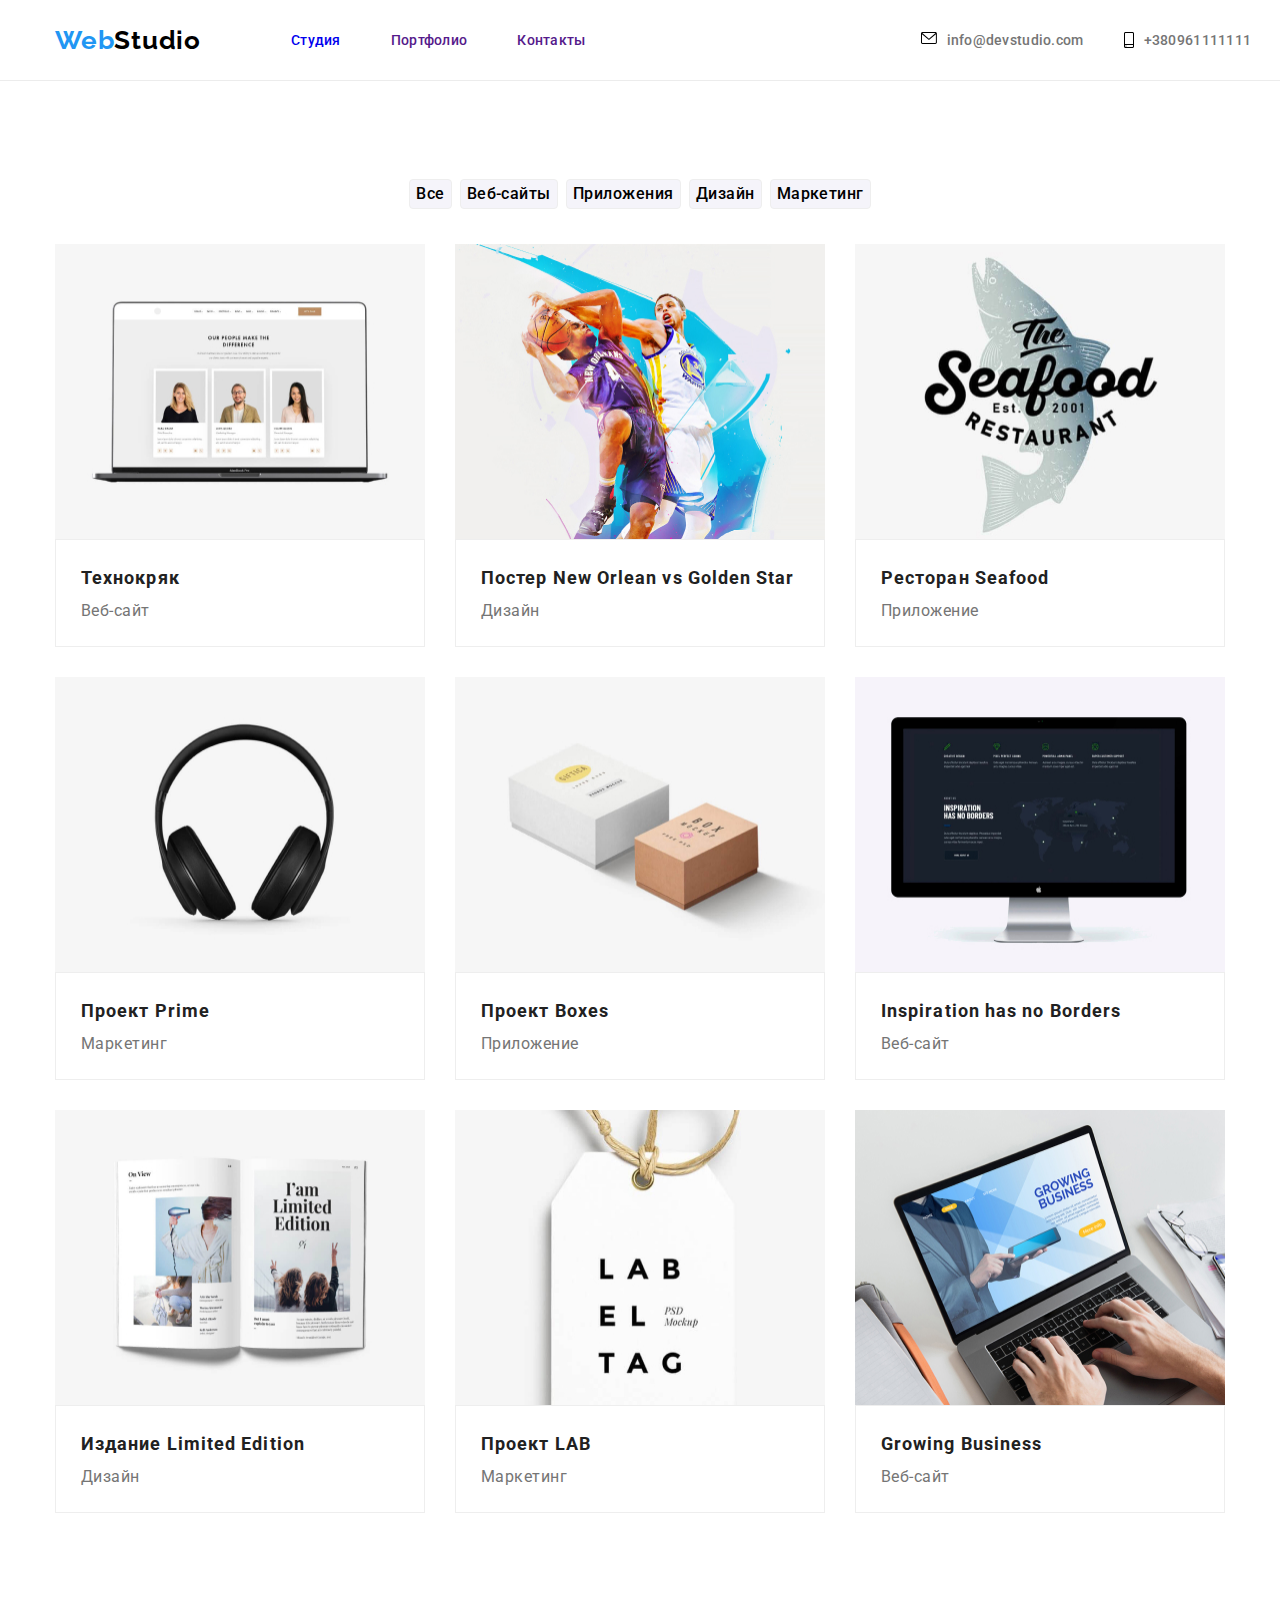
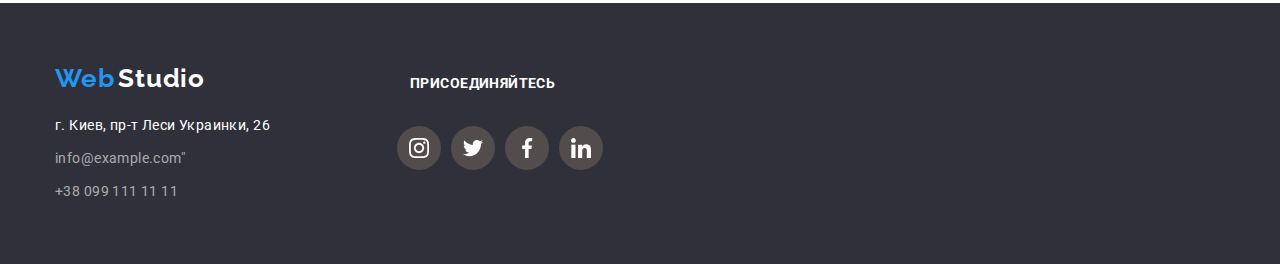
==== portfolio.html @ 306cba14 "Add files via upload" ====
<!DOCTYPE html>
<html lang="en">
  <head>
    <meta charset="UTF-8" />
    <meta name="viewport" content="width=device-width, initial-scale=1.0" />
    <link
      href="https://fonts.googleapis.com/css2?family=Raleway:wght@700&family=Roboto:wght@400;500;700;900&display=swap"
      rel="stylesheet"
    />
    <link rel="stylesheet" href="./css/styles.css" />
    <title>Portfolio</title>
  </head>
  <body>
    <!--HEADER-->
    <header class="header">
      <div class="container">
           <nav class="navigation">
             <a class="logo list link" href="">Web</a>
             <a class="logo-1 list link" href="">Studio</a>
             <ul class="navigation-list list">
               <li class="navigation-list-item">
                 <a class="navigation-list-link link" href="./index.html">Студия</a>
               </li>
               <li class="navigation-list-item">
                 <a class="navigation-list-link link" href="">Портфолио</a>
               </li>
               <li class="navigation-list-item">
                 <a class="navigation-list-link link" href="">Контакты</a>
               </li>
             </ul>
           <address class="address" >
             <div class="header-tel">
               <div class="add-1">
                <a class="header-tel-link link add-1" href="mailto:info@devstudio.com">info@devstudio.com  
                   <svg class="add-svg-1" width="16" height="12">
               <use href="./images/sprite-svg.svg#icon-envelope"> </use>
                         </svg>  
                       </a> </div>
                       <div class="add-2">
                         <a class="header-tel-link link add-2" href="tel:+380961111111">+380961111111
                 <svg class="add-svg-2" width="10" height="16">
                           <use href="./images/sprite-svg.svg#icon-smartphone"></use>
                       </svg> 
                     </a>  </div>
             </div>
            </address>
           </nav> 
         </div> 
         </header>
         <main>
      <!--HERO-->
      <section class="hero">
        <div class="container">
       <ul class="btn-all">
        <button class="modal-btn-1" type="button"  >Все</button> 
           <button class="modal-btn-1" type="button">Веб-сайты</button> 
          <button class="modal-btn-1 two" type="button">Приложения</button> 
           <button class="modal-btn-1 three" type="button">Дизайн</button> 
           <button class="modal-btn-1 four" type="button">Маркетинг</button> 
        </ul>
        </div>
      </section>
      <!-- Our work -->
      <section class="section-work-1">
      <div class="container">
        <ul class="section-work-list-1 list">
          <li class="section-work-item">
            <div class="section-work-item-all">
              <img class="img-portf" src="./images-portfolio/img-technokriak.jpg" alt="технокряк" width="370" height="295" />
            <div class="text">
            <h3 class="section-work-heading-1">Технокряк</h3>
            <p class="section-work-app">Веб-сайт</p>
             </div>
            </div>
          </li>
          <li class="section-work-item">
            <div class="section-work-item-all">
             <img class="img-portf" src="./images-portfolio/img-poster.jpg" alt="постер" width="370" height="295" />
           <div class="text">
            <h3 class="section-work-heading-1" lang="ru,en">Постер New Orlean vs Golden Star</h3>
            <p class="section-work-app">Дизайн</p>
             </div> 
            </div>
          </li>
          <li class="section-work-item">
            <div class="section-work-item-all">
            <img class="img-portf" src="./images-portfolio/img-restaurant.jpg" alt="логотип ресторана" width="370" height="295" />
            <div class="text">
            <h3 class="section-work-heading-1" lang="ru,en">Ресторан Seafood</h3>
            <p class="section-work-app">Приложение</p>
             </div> </div>
          </li>
          <li class="section-work-item">
            <div class="section-work-item-all"> 
              <img class="img-portf" src="./images-portfolio/img-prime.jpg" alt="наушники" width="370" height="295" />
              <div class="text">
            <h3 class="section-work-heading-1" lang="ru,en">Проект Prime</h3>
            <p class="section-work-app">Маркетинг</p>
         </div> </div>
          </li>
          <li class="section-work-item">
            <div class="section-work-item-all">
               <img class="img-portf" src="./images-portfolio/img-boxes.jpg" alt="коробки" width="370" height="295" />
           <div class="text">
            <h3 class="section-work-heading-1" lang="ru,en">Проект Boxes</h3>
            <p class="section-work-app">Приложение</p>
             </div> </div>
          </li>
          <li class="section-work-item">
            <div class="section-work-item-all">
               <img class="img-portf" src="./images-portfolio/img-inspiration.jpg" alt="монитор" width="370" height="295" />
            <div class="text">
            <h3 class="section-work-heading-1" lang="en">Inspiration has no Borders</h3>
            <p class="section-work-app">Веб-сайт</p>
             </div> 
            </div>
          </li>
          <li class="section-work-item">
            <div class="section-work-item-all">
               <img class="img-portf" src="./images-portfolio/img-edition.jpg" alt="журнал" width="370" height="295" />
           <div class="text">
            <h3 class="section-work-heading-1" lang="ru,en">Издание Limited Edition</h3>
            <p class="section-work-app">Дизайн</p>
             </div> 
            </div>
          </li>
          <li class="section-work-item">
            <div class="section-work-item-all">
               <img class="img-portf" src="./images-portfolio/img-lab.jpg" alt="бирка" width="370" height="295" />
           <div class="text">
            <h3 class="section-work-heading-1" lang="ru,en">Проект LAB</h3>
            <p class="section-work-app">Маркетинг</p>
             </div> 
            </div>
          </li>
          <li class="section-work-item">
            <div class="section-work-item-all">
               <img class="img-portf" src="./images-portfolio/img-growing-business.jpg " alt="ноутбук" width="370" height="295" />
           <div class="text">
            <h3 class="section-work-heading-1" lang="en">Growing Business</h3>
            <p class="section-work-app">Веб-сайт</p>
             </div> 
            </div>
          </li>
        </ul>
        </div>
      </section>
    </main>

 <!-- CONTACT INFO -->
 <footer class="footer">
  <div class="container">
    <div class="contact-all">
   <div class="contact-info">
    <a class="logo link" href="">Web</a>
     <a class="logo-1 link" href="">Studio </a>
     <address class="address">
      <ul class="address-list list link">
        <li class="address-list-item">
          <a class="address-location link" href="г. Киев, пр-т Леси Украинки, 26" target="_blank">г. Киев, пр-т Леси Украинки, 26</a>
        </li>
        <li class="address-list-item">
          <a class="address-mail link" href="mailto:info@example.com">info@example.com"</a>
        </li>
        <li>
          <a class="address-tel link" href="tel:+380991111111">+38 099 111 11 11</a>
        </li>
      </ul>
    </address>
  </div> 
  <div class="social">
   <a class="logo-0">ПРИСОЕДИНЯЙТЕСЬ</a>
  <ul class="social-list list">
    <li class="social-list-item">
      <a class="social-list-link" href="">
          <svg class="social-list-svg">
              <use href="./images/sprite-svg.svg#icon-instagram"></use>
          </svg>
      </a>
  </li>
  <li class="social-list-item">
      <a class="social-list-link" href="">
          <svg class="social-list-svg">
              <use href="./images/sprite-svg.svg#icon-twitter"></use>
          </svg>
      </a>
  </li>
  <li class="social-list-item">
      <a class="social-list-link" href="">
          <svg class="social-list-svg">
              <use href="./images/sprite-svg.svg#icon-facebook"></use>
          </svg>
      </a>
  </li>
  <li class="social-list-item">
      <a class="social-list-link" href="">
          <svg class="social-list-svg">
              <use href="./images/sprite-svg.svg#icon-linkedin"></use>
          </svg>
      </a>
  </li>  
 </ul>
  </div></div>
</div>
  </footer>
</body>
</html>
---- css/styles.css ----
:root {
  --main-font: "Roboto", sans-serif;
  --secondary-font: "Raleway", sans-serif;
}

*,
*::before,
*::after {
  margin: 0;
}

body {
  font-family: var(--main-font);
  font-style: normal;
}

.list {
  list-style: none;
}

.link {
  text-decoration: none;
}
.address {
  font-style: normal;
}

img {
  display: block;
}
.container {
  width: 1170px;
  margin: 0 auto;
}
ul {
  padding: 0;
}
/*<-----HEADER------->*/
.header {
  display: flex;
  align-items: center;
  border-bottom: 1px solid #ececec;
  height: 80px;
  padding-top: 0px;
}
.navigation {
  display: flex;
  align-items: center;
}
.navigation-list {
  display: flex;
}
.logo-1 {
  margin-right: 90px;
}
.navigation-list-item:not(:last-child) {
  margin-right: 50px;
}

.header .header-tel {
  display: flex;
  flex-direction: row;
  padding-left: 305px;
}

.add-1 {
  display: flex;
  flex-direction: row-reverse;
}
.add-2 {
  display: flex;
  flex-direction: row-reverse;
}
.add-svg-1 {
  padding-right: 10px;
}
.add-svg-2 {
  padding-right: 10px;
}
.header-tel-link {
  padding-left: 30px;
  padding-right: 10px;
  color: #757575;
}
.logo,
.logo-1 {
  font-family: var(--secondary-font);
  font-style: 400;
  font-weight: 700;
  font-size: 26px;
  line-height: 1.192;
  letter-spacing: 0.03em;
}
.logo {
  color: #2196f3;
}
.logo-1 {
  color: #000000;
}
.footer .logo-1 {
  color: #ffffff;
}
.logo-0 {
  font-family: var(--main-font);
  font-style: 400;
  font-weight: 700;
  font-size: 14px;
  line-height: 16px;
  letter-spacing: 0.03em;
  color: #ffffff;
  text-decoration: none;
}
.navigation-list-link:hover,
.navigation-list-link:focus,
.header-tel-link:hover,
.header-tel-link:focus {
  color: #2196f3;
}
.navigation-list,
.header-tel-link {
  font-style: 400;
  font-weight: 500;
  font-size: 14px;
  line-height: 1.143;
  letter-spacing: 0.02em;
}
.navigation-list {
  color: #212121;
}
.add-1:hover .add-svg-1 {
  fill: #2196f3;
}
.add-2:hover .add-svg-2 {
  fill: #2196f3;
}
/*<-----HEADER-END------->*/

/*<-----HERO------->*/
.heading {
  font-family: var(--main-font);
  font-style: 400;
  font-weight: 900;
  font-size: 44px;
  line-height: 1.364;
  text-align: center;
  letter-spacing: 0.06em;
  text-transform: uppercase;
  color: #ffffff;
}

.modal-btn {
  font-family: var(--main-font);
  font-style: 400;
  font-weight: 700;
  font-size: 16px;
  line-height: 1.875;
  display: flex;
  align-items: center;
  text-align: center;
  letter-spacing: 0.06em;
  color: #ffffff;
  width: 200px;
  height: 50px;
  background: #2196f3;
  box-shadow: 0px 4px 4px rgba(0, 0, 0, 0.15);
  border-radius: 4px;
  padding: 28px;
  margin: 0 auto;
}
.section-heading {
  display: flex;
  padding-top: 200px;
  padding-bottom: 200px;
  background-image: url("../images/heading/img.png");
  background-repeat: no-repeat;
  background-size: cover;
  fill: #2f303a, 40%;
  flex-grow: 1;
  background-color: rgba(47, 48, 58, 0.4);
  background-image: linear-gradient(rgba(47, 48, 58, 0.4), rgba(47, 48, 58, 0.4)), url("../images/heading/img.png");
}
.section-heading .heading {
  text-align: center;
  margin-bottom: 30px;
}
.section-heading .modal-btn {
  margin: 0 auto;
}
/*<-----END HERO------->*/

/*<!--DETAILS-->*/

.section-details {
  display: flex;
  padding-top: 80px;
}
.about-details-heading {
  font-family: var(--main-font);
  font-style: 400;
  font-weight: 700;
  font-size: 14px;
  line-height: 1.143;
  letter-spacing: 0.03em;
  text-transform: uppercase;
  color: #212121;
}
.about-details-text {
  font-family: var(--main-font);
  font-style: 400;
  font-weight: 400;
  font-size: 14px;
  line-height: 1.71;
  letter-spacing: 0.03em;
  color: #757575;
}
.section-details {
  padding-top: 95px;
  padding-bottom: 95px;
}
.section-details .about-details:not(:last-child) {
  margin-right: 30px;
}
.section-details .about-details {
  width: 270px;
}
.details-1::before {
  display: block;
  content: "";
  width: 270px;
  height: 120px;
  background-image: url("../images/svg-for-sprite/antenna.svg");
  background-position: center;
  background-repeat: no-repeat;
  background-color: #f5f4fa;
  border-radius: 4px;
  flex-grow: 1;
  background-image: linear-gradient(#F5F4FA), rgba(#F5F4FA)), url("../images/svg-for-sprite/antenna.svg");
  margin-bottom: 30px;
}
.details-2::before {
  display: block;
  content: "";
  width: 270px;
  height: 120px;
  background-image: url("../images/svg-for-sprite/clock.svg");
  background-position: center;
  background-repeat: no-repeat;
  background-color: #f5f4fa;
  border-radius: 4px;
  flex-grow: 1;
  background-image: linear-gradient(#F5F4FA), rgba(#F5F4FA)), url("../images/svg-for-sprite/clock.svg");
  margin-bottom: 30px;
}
.details-3::before {
  display: block;
  content: "";
  width: 270px;
  height: 120px;
  background-image: url("../images/svg-for-sprite/diagram.svg");
  background-position: center;
  background-repeat: no-repeat;
  background-color: #f5f4fa;
  border-radius: 4px;
  flex-grow: 1;
  background-image: linear-gradient(#F5F4FA), rgba(#F5F4FA)), url("../images/svg-for-sprite/diagram.svg");
  margin-bottom: 30px;
}
.details-4::before {
  display: block;
  content: "";
  width: 270px;
  height: 120px;
  background-image: url("../images/svg-for-sprite/astronaut.svg");
  background-position: center;
  background-repeat: no-repeat;
  background-color: #f5f4fa;
  border-radius: 4px;
  flex-grow: 1;
  background-image: linear-gradient(#F5F4FA), rgba(#F5F4FA)), url("../images/svg-for-sprite/astronaut.svg");
  margin-bottom: 30px;
}

/*<!--END DETAILS-->*/

/*<!--OUR WORK-- +-- OUR COMAND --> >*/

.section-work-heading,
.section-command-heading,
.section-our-clients {
  font-family: var(--main-font);
  font-style: 400;
  font-weight: 700;
  font-size: 36px;
  line-height: 1.167px;
  text-align: center;
  letter-spacing: 0.03em;
  color: #212121;
}
/*<!--END OUR WORK-- +-- OUR COMAND --> >*/

/*<!--OUR WORK--> >*/

.section-work {
  padding-bottom: 95px;
}
.section-work .section-work-heading {
  text-align: center;
  margin-bottom: 50px;
}
.section-work .section-work-list {
  display: flex;
  width: 370px;
}
.section-work .images-work-item:not(:last-child) {
  margin-right: 30px;
}
.section-work-item:hover .section-work-item-all {
  background: #ffffff;
  border: 1px solid #eeeeee;
  box-sizing: border-box;
  box-shadow: 0px 1px 1px rgba(0, 0, 0, 0.12), 0px 4px 4px rgba(0, 0, 0, 0.06), 1px 4px 6px rgba(0, 0, 0, 0.16);
}

/*<!--END OUR WORK--> >*/

/*<!-- OUR COMAND -->*/

.section-command-name {
  font-family: var(--main-font);
  font-style: 400;
  font-weight: 500;
  font-size: 16px;
  line-height: 1.188;
  text-align: center;
  letter-spacing: 0.03em;
  color: #212121;
}
.section-command-proffesion {
  font-family: var(--main-font);
  font-style: 400;
  font-weight: 400;
  font-size: 16px;
  line-height: 1.188;
  text-align: center;
  letter-spacing: 0.03em;
  color: #757575;
}
.section-command {
  padding-top: 95px;
  padding-bottom: 95px;
  background: #f5f4fa;
}
.section-command .section-command-heading {
  text-align: center;
  margin-bottom: 50px;
}
.section-command .command-item {
  background: #ffffff;
  box-shadow: 0px 1px 3px rgba(0, 0, 0, 0.12), 0px 1px 1px rgba(0, 0, 0, 0.14), 0px 2px 1px rgba(0, 0, 0, 0.2);
  border-radius: 0px 0px 4px 4px;
}
.section-command .section-command-list {
  display: flex;
  width: 270px;
}
.section-command .command-item:not(:last-child) {
  margin-right: 30px;
}
.section-command .section-command-name {
  padding-top: 30px;
  padding-bottom: 10px;
}
.section-command .section-command-proffesion {
  padding-bottom: 15px;
}
/*<!--END OUR COMAND -->*/

/*------SOCIAL-----*/

.social-list {
  display: flex;
  justify-content: space-between;
  width: 206px;
  padding-left: 32px;
  padding-right: 30px;
}
.social-list-link {
  display: flex;
  align-items: center;
  justify-content: center;
  width: 44px;
  height: 44px;
  border-radius: 50%;
  background-position: center;
  background-color: #ffffff;
}
.social-list-svg {
  display: flex;
  width: 20px;
  height: 20px;
  fill: #afb1b8;
}
.social-list-link:hover {
  background-color: #2196f3;
}
.social-list-link:hover .social-list-svg {
  fill: #ffffff;
}
.social-list-item {
  padding-top: 15px;
  padding-bottom: 30px;
}
.social-list-item:not(:last-child) {
  padding-right: 10px;
}

/*------END SOCIAL-----*/

/*<!--OUR CLIENTS-->*/
.section-clients {
  padding-top: 95px;
  padding-bottom: 95px;
}
.section-clients .section-our-clients {
  margin-bottom: 50px;
  text-align: center;
}
.section-clients .clients-elements {
  display: flex;
  justify-content: space-between;
  flex-direction: row;
}
.images-client {
  display: flex;
  align-items: center;
  justify-content: center;
  width: 170px;
  height: 90px;
  background-color: #ffffff;
  border: 1px solid #afb1b8;
  box-sizing: border-box;
  border-radius: 4px;
}

.client-svg-1 {
  width: 44px;
  height: 49px;
  fill: #afb1b8;
}
.client-svg-2 {
  width: 40px;
  height: 52px;
  fill: #afb1b8;
}
.client-svg-3 {
  width: 41px;
  height: 43px;
  fill: #afb1b8;
}
.client-svg-4 {
  width: 80px;
  height: 42px;
  fill: #afb1b8;
}
.client-svg-5 {
  width: 59px;
  height: 47px;
  fill: #afb1b8;
}
.client-svg-6 {
  width: 89px;
  height: 45px;
  fill: #afb1b8;
}
.images-client:hover {
  border: 1px solid #2196f3;
}
.images-client:hover .client-svg-1 {
  fill: #2196f3;
}
.images-client:hover .client-svg-2 {
  fill: #2196f3;
}
.images-client:hover .client-svg-3 {
  fill: #2196f3;
}
.images-client:hover .client-svg-4 {
  fill: #2196f3;
}
.images-client:hover .client-svg-5 {
  fill: #2196f3;
}
.images-client:hover .client-svg-6 {
  fill: #2196f3;
}
/*<!--END---OUR CLIENTS-->*/

/*<!-- FOOTER ----CONTACT INFO -->*/
.address-location,
.address-mail,
.address-tel {
  font-family: var(--main-font);
  font-style: 400;
  font-weight: 400;
  font-size: 14px;
  line-height: 1.714;
  letter-spacing: 0.03em;
}

.address-location {
  color: #ffffff;
}

.address-mail,
.address-tel {
  color: #ffffff;
}
.address {
  display: flex;
}
.footer {
  display: flex;
  justify-content: flex-start;
  text-align: start;
  background: #2f303a;
  padding-top: 60px;
  padding-bottom: 60px;
}
.footer .address-list-item {
  display: flex;
  text-align: center;
  justify-items: center;
  margin-bottom: 9px;
}
.footer .contact-all {
  display: flex;
  justify-content: flex-start;
  text-align: start;
}
.footer .social {
  display: flex;
  width: 206px;
  justify-content: flex-start;
  text-align: start;
  flex-direction: column;
  padding-left: 70px;
  padding-top: 12px;
}

.footer .social-list-item:not(:last-child) {
  padding-right: 10px;
}
.footer .address-location {
  margin-top: 20px;
}
.footer .logo-0 {
  margin-bottom: 20px;
  padding-left: 45px;
}
.footer .address-mail,
.address-tel {
  color: rgba(255, 255, 255, 0.6);
}
.footer .social-list-link {
  background-color: #534c4c;
}
.footer .social-list-link:hover {
  background-color: #2196f3;
}
.footer .social-list-svg {
  fill: #ffffff;
}
/*<!--END FOOTER ----CONTACT INFO -->*/

/*<!--/PORTFOLIO-->*/

/*<!--PORTFOLIO----HERO-->*/

.hero {
  padding-top: 98px;
  padding-bottom: 35px;
}
.hero .modal-btn-1:not(:last-child) {
  margin-right: 8px;
}
.hero .btn-all {
  display: flex;
  justify-content: center;
}
.modal-btn-1 {
  font-family: var(--main-font);
  font-style: 400;
  font-weight: 500;
  font-size: 16px;
  line-height: 1.625;
  letter-spacing: 0.03em;
  background: #f5f4fa;
  border-radius: 4px;
  border: 1px solid #eeeeee;
}
.modal-btn-1:hover,
.modal-btn-1:focus {
  color: #ffff;
  background: #2196f3;
  border: #2196f3;
  fill: 1px solid #2196f3;
}

/*<!--END---PORTFOLIO----HERO-->*/

/*<!--PORTFOLIO---- Our work -->*/
.section-work-heading-1 {
  font-family: var(--main-font);
  font-style: 400;
  font-weight: 700;
  font-size: 18px;
  line-height: 2;
  letter-spacing: 0.06em;
  color: #212121;
}

.section-work-1 {
  padding-bottom: 90px;
}
.section-work-app {
  font-family: var(--main-font);
  font-style: normal;
  font-weight: 400;
  font-size: 16px;
  line-height: 1.875;
  letter-spacing: 0.03em;
  color: #757575;
}
.section-work-1 .section-work-list-1 {
  display: flex;
  flex-wrap: wrap;
  margin-right: -30px;
  margin-bottom: -30px;
  flex-basis: calc((100% - 3 * 30px) / 3);
}
.section-work-1 .section-work-item {
  background: #ffffff;
  border: 1px mixed #eeeeee;
  box-sizing: border-box;
  fill: 1px solid #ffffff;
  width: 370px;
  margin-right: 30px;
  margin-bottom: 30px;
}
.section-work-1 .img-portf {
  width: 100%;
}
.section-work-1 .text {
  box-sizing: border-box;
  padding-top: 20px;
  padding-bottom: 20px;
  padding-right: 25px;
  padding-left: 25px;
  border: 1px solid #eeeeee;
}

/*<!--END--PORTFOLIO---- Our work -->*/ ;
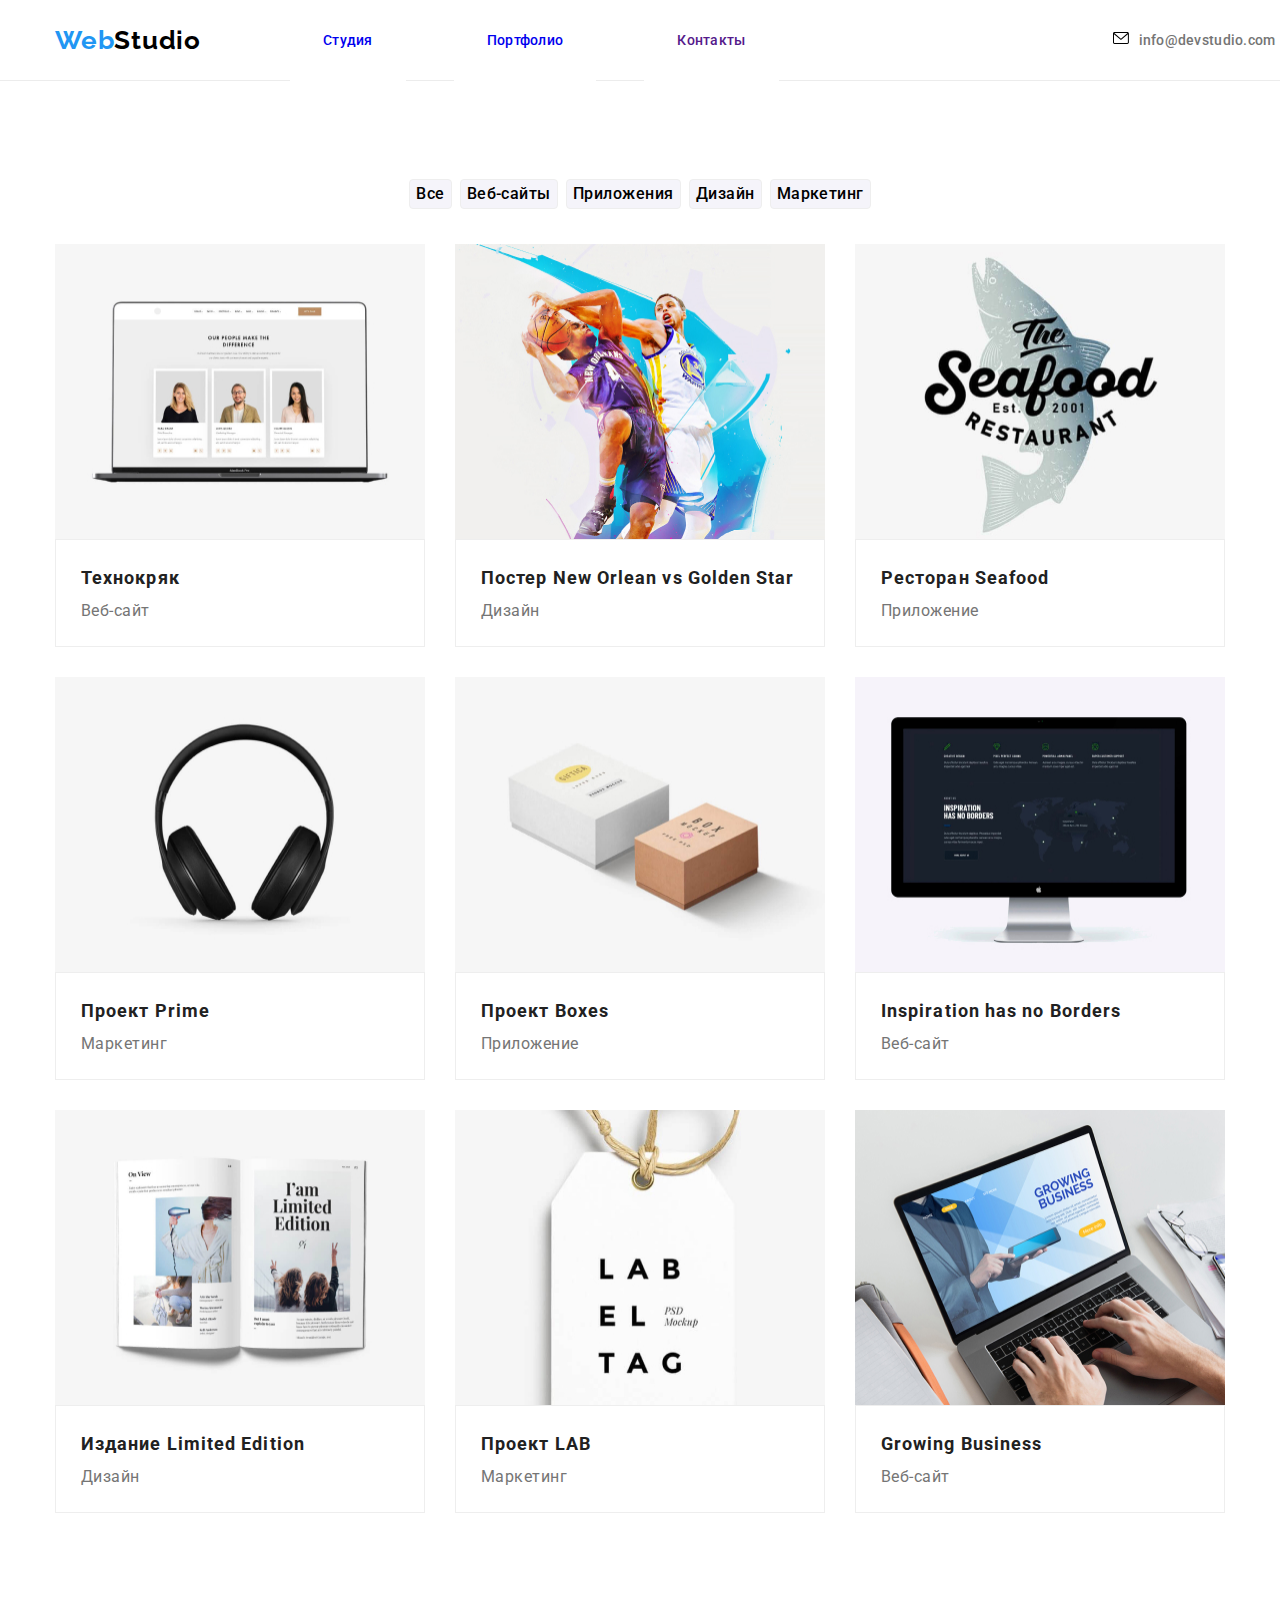
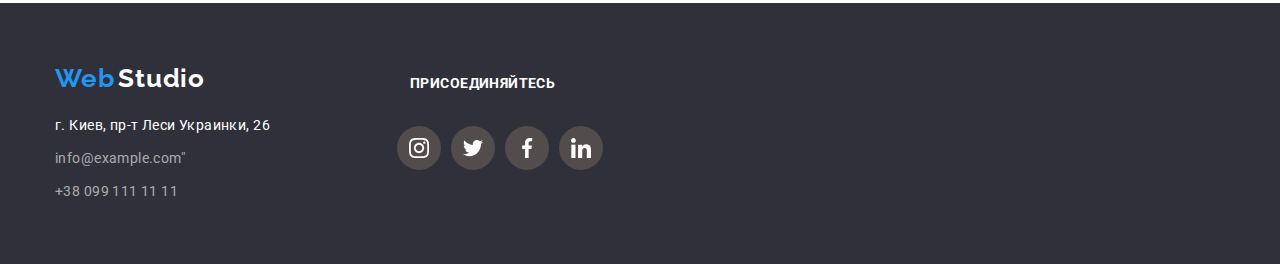
==== commit 12f90db7: "01" ====
--- a/portfolio.html
+++ b/portfolio.html
@@ -11,22 +11,26 @@
     <title>Portfolio</title>
   </head>
   <body>
-    <!--HEADER-->
-    <header class="header">
+     <!--HEADER-->
+     <header class="header">
       <div class="container">
            <nav class="navigation">
              <a class="logo list link" href="">Web</a>
              <a class="logo-1 list link" href="">Studio</a>
              <ul class="navigation-list list">
                <li class="navigation-list-item">
-                 <a class="navigation-list-link link" href="./index.html">Студия</a>
+                 <a class="navigation-list-link link">
+                  <a href="./index.html" class="menu-link">Студия</a></a>
                </li>
                <li class="navigation-list-item">
-                 <a class="navigation-list-link link" href="">Портфолио</a>
-               </li>
+                 <a class="navigation-list-link link">
+                   <a href="./portfolio.html" class="menu-link">Портфолио</a>
+               </a>  
+             </li>
                <li class="navigation-list-item">
-                 <a class="navigation-list-link link" href="">Контакты</a>
-               </li>
+                 <a class="navigation-list-link link">
+                   <a href="" class="menu-link">Контакты</a>
+               </a></li>
              </ul>
            <address class="address" >
              <div class="header-tel">
@@ -66,12 +70,17 @@
         <ul class="section-work-list-1 list">
           <li class="section-work-item">
             <div class="section-work-item-all">
-              <img class="img-portf" src="./images-portfolio/img-technokriak.jpg" alt="технокряк" width="370" height="295" />
-            <div class="text">
-            <h3 class="section-work-heading-1">Технокряк</h3>
-            <p class="section-work-app">Веб-сайт</p>
-             </div>
-            </div>
+              <div class="section-work-img">
+                <img class="img-portf" src="./images-portfolio/img-technokriak.jpg" alt="технокряк" width="370" height="295" />
+              </div> 
+              <div class="overlay">
+               <p class="text-overlay">Технокряк это современная площадка распространения коронавируса. Компании используют эту платформу для цифрового шпионажа и атак на защищённые сервера конкурентов.</p> 
+              </div>
+             <div class="text">
+                 <h3 class="section-work-heading-1">Технокряк</h3>
+           <p class="section-work-app">Веб-сайт</p>
+            </div>
+           </div>
           </li>
           <li class="section-work-item">
             <div class="section-work-item-all">
--- a/css/styles.css
+++ b/css/styles.css
@@ -56,7 +56,9 @@
 .navigation-list-item:not(:last-child) {
   margin-right: 50px;
 }
-
+.menu-link:not(:last-child) {
+  margin-right: 50px;
+}
 .header .header-tel {
   display: flex;
   flex-direction: row;
@@ -659,4 +661,138 @@
   border: 1px solid #eeeeee;
 }
 
-/*<!--END--PORTFOLIO---- Our work -->*/ ;
+.overlay {
+  display: flex;
+  position: absolute;
+  top: 0%;
+  left: 0%;
+  align-items: center;
+  justify-content: center;
+  width: 100%;
+  height: 294px;
+  background-color: rgba(33, 150, 243, 0.9);
+  transform: translateY(100%);
+  transition: all 250ms cubic-bezier(0.4, 0, 0.2, 1);
+  opacity: 0;
+}
+.text-overlay {
+  font-size: 18px;
+  line-height: 28px;
+  letter-spacing: 0.03em;
+  color: #ffffff;
+  width: 322px;
+}
+.section-work-item {
+  position: relative;
+  overflow: hidden;
+}
+
+.section-work-item:hover .overlay {
+  transform: translateX(0%);
+  opacity: 1;
+}
+
+/*<!--END--PORTFOLIO---- Our work -->*/
+
+.backdrop {
+  position: absolute;
+  top: 0px;
+  left: 0px;
+  width: 100%;
+  height: 100%;
+  background-color: rgba(0, 0, 0, 0.5);
+  transition: all 250ms cubic-bezier(0.4, 0, 0.2, 1);
+}
+.backdrop.is-hidden {
+  opacity: 0;
+  visibility: hidden;
+  pointer-events: none;
+}
+.modal {
+  position: absolute;
+  top: 50%;
+  left: 50%;
+  transform: translate(-50%, -50%);
+  width: 528px;
+  height: 581px;
+  background-color: #ffffff;
+}
+.close-btn {
+  position: absolute;
+  top: 8px;
+  right: 8px;
+  width: 30px;
+  height: 30px;
+  background-color: #ffffff;
+  border: 1px solid rgba(0, 0, 0, 0.1);
+  border-radius: 50%;
+  cursor: pointer;
+}
+.section-work-list {
+  font-family: Roboto;
+  font-style: normal;
+  font-weight: bold;
+  font-size: 14px;
+  line-height: 16px;
+  text-align: center;
+  letter-spacing: 0.03em;
+  text-transform: uppercase;
+}
+
+.for-img-1::before {
+  position: absolute;
+  display: block;
+  content: "";
+  width: 370px;
+  height: 70px;
+  background-position: center;
+  background-repeat: no-repeat;
+  border-radius: 4px;
+  margin-bottom: 30px;
+  background-color: rgba(47, 48, 58, 0.8);
+  color: #f5f4fa;
+  transform: translate(13px, 8px);
+  z-index: -2;
+}
+.for-img-1 {
+  width: 205px;
+  position: relative;
+  display: flex;
+  justify-content: center;
+  align-items: center;
+  text-align: center;
+  text-transform: uppercase;
+  color: rgb(255, 255, 255);
+  transform: translate(70px, -35px);
+  z-index: 4;
+}
+.menu-link {
+  outline: 1px solid #ffffff;
+  display: block;
+  position: relative;
+  padding: 32px 32px;
+  text-decoration: none;
+}
+
+.menu-link::after {
+  content: "";
+  position: absolute;
+  left: 0;
+  bottom: 0px;
+  display: block;
+  width: 50%;
+  height: 5px;
+  background-color: #2196f3;
+  border-radius: 4px;
+  opacity: 0;
+  transform: translateX(45%);
+  transition: color 250ms cubic-bezier(0.4, 0, 0.2, 1);
+}
+.menu-link:hover::after {
+  color: #2196f3;
+  opacity: 1;
+  outline: 1px solid #2196f3;
+}
+.menu-link:hover {
+  color: #2196f3;
+}
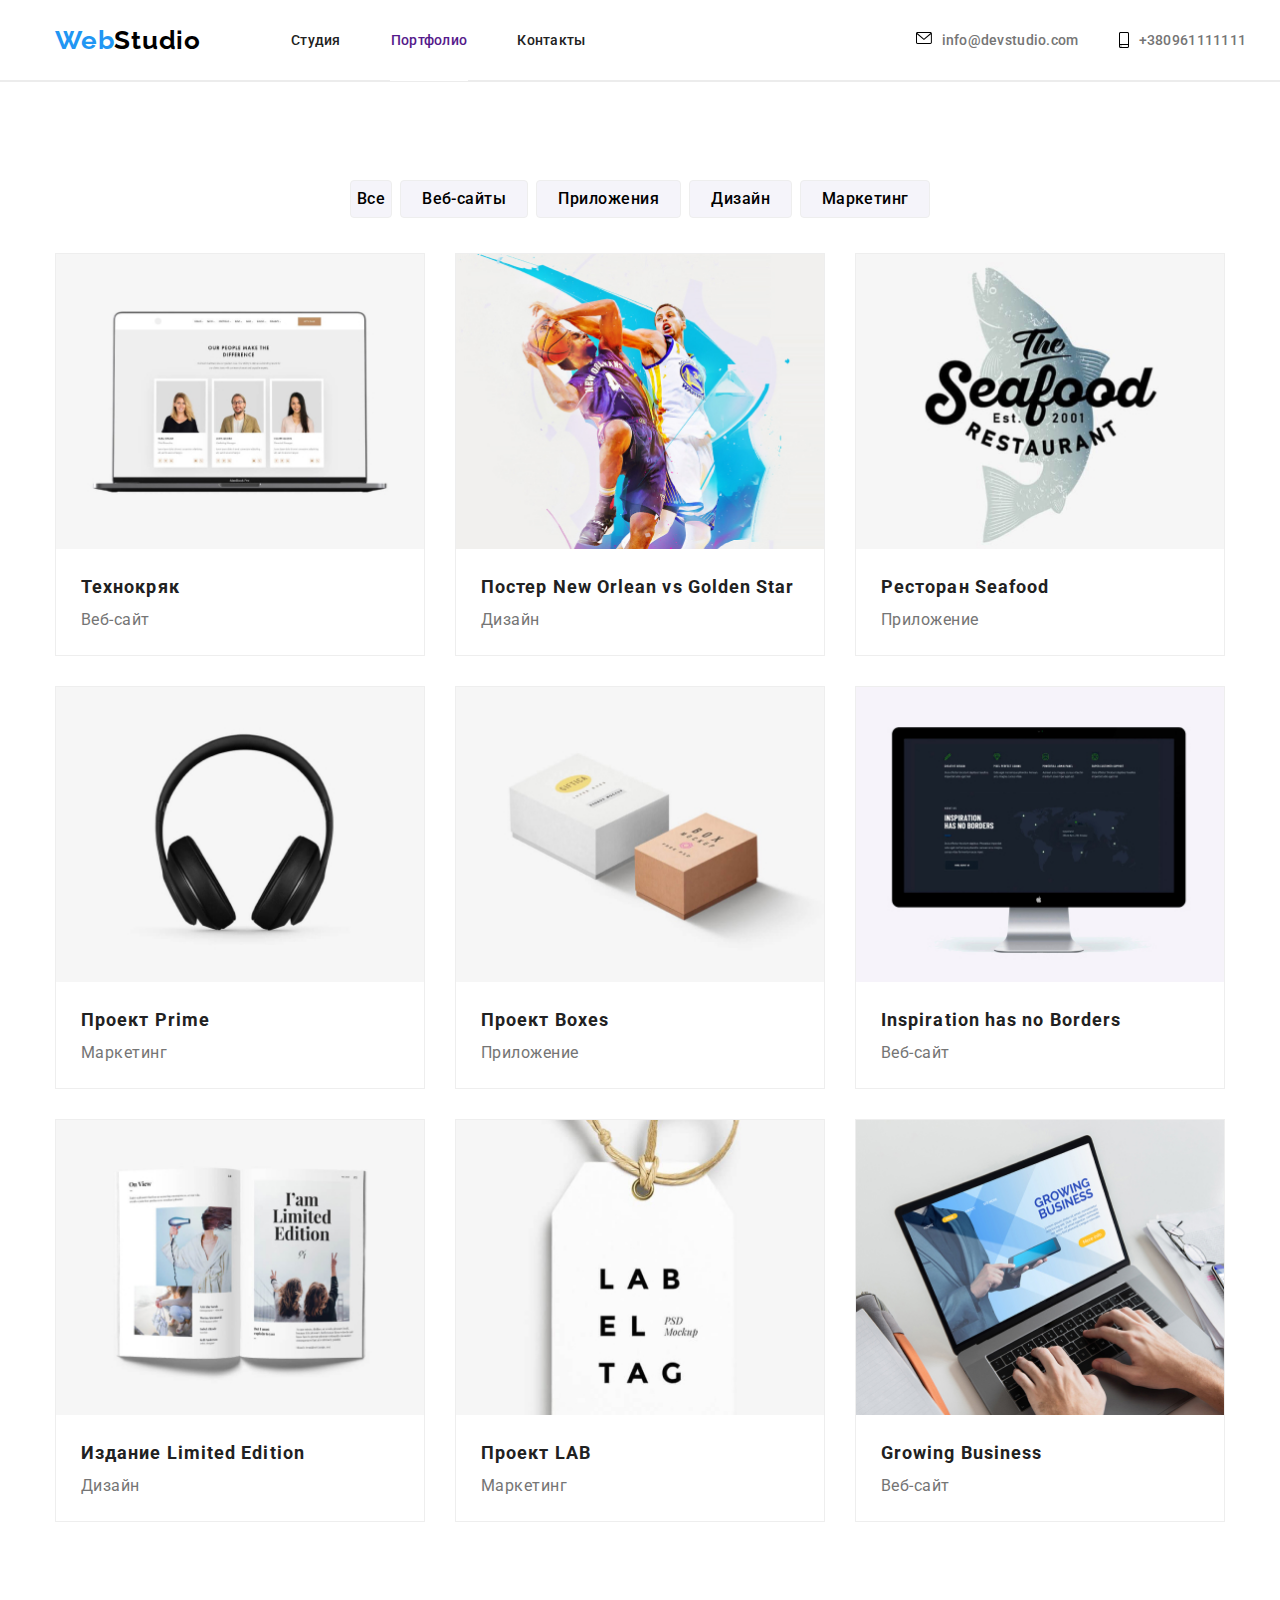
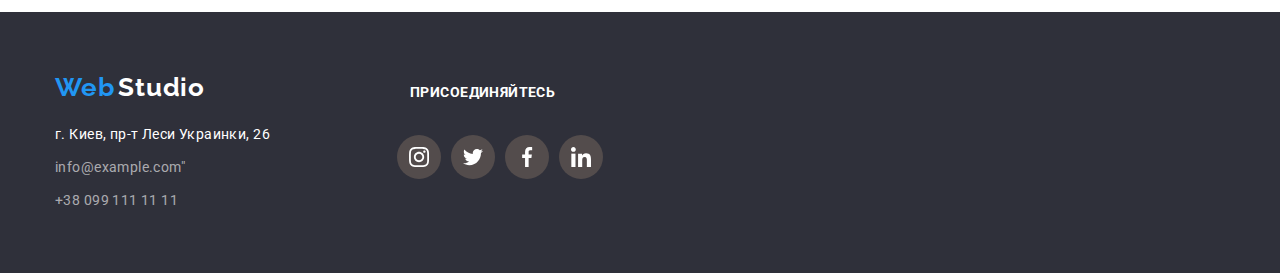
==== commit 39874dd0: "4" ====
--- a/portfolio.html
+++ b/portfolio.html
@@ -12,24 +12,24 @@
   </head>
   <body>
      <!--HEADER-->
-     <header class="header">
+    <header class="header">
       <div class="container">
-           <nav class="navigation">
+           <nav class="navigation" >
              <a class="logo list link" href="">Web</a>
              <a class="logo-1 list link" href="">Studio</a>
              <ul class="navigation-list list">
                <li class="navigation-list-item">
                  <a class="navigation-list-link link">
-                  <a href="./index.html" class="menu-link">Студия</a></a>
+                  <a href="./index.html" class="menu-link-1">Студия</a></a>
                </li>
                <li class="navigation-list-item">
                  <a class="navigation-list-link link">
-                   <a href="./portfolio.html" class="menu-link">Портфолио</a>
+                   <a href="" class="menu-link-p">Портфолио</a>
                </a>  
              </li>
                <li class="navigation-list-item">
                  <a class="navigation-list-link link">
-                   <a href="" class="menu-link">Контакты</a>
+                   <a href="" class="menu-link-1">Контакты</a>
                </a></li>
              </ul>
            <address class="address" >
@@ -56,11 +56,11 @@
       <section class="hero">
         <div class="container">
        <ul class="btn-all">
-        <button class="modal-btn-1" type="button"  >Все</button> 
-           <button class="modal-btn-1" type="button">Веб-сайты</button> 
-          <button class="modal-btn-1 two" type="button">Приложения</button> 
-           <button class="modal-btn-1 three" type="button">Дизайн</button> 
-           <button class="modal-btn-1 four" type="button">Маркетинг</button> 
+        <button class="modal-btn-1" type="button">Все</button> 
+           <button class="modal-btn-1-two" type="button">Веб-сайты</button> 
+          <button class="modal-btn-1-three" type="button">Приложения</button> 
+           <button class="modal-btn-1-four" type="button">Дизайн</button> 
+           <button class="modal-btn-1-five" type="button">Маркетинг</button> 
         </ul>
         </div>
       </section>
--- a/css/styles.css
+++ b/css/styles.css
@@ -37,9 +37,9 @@
 }
 /*<-----HEADER------->*/
 .header {
-  display: flex;
-  align-items: center;
+  justify-content: space-between;
   border-bottom: 1px solid #ececec;
+  border-bottom-width: 0.2vw;
   height: 80px;
   padding-top: 0px;
 }
@@ -56,13 +56,12 @@
 .navigation-list-item:not(:last-child) {
   margin-right: 50px;
 }
-.menu-link:not(:last-child) {
-  margin-right: 50px;
-}
 .header .header-tel {
   display: flex;
   flex-direction: row;
-  padding-left: 305px;
+}
+.header .address {
+  padding-left: 300px;
 }
 
 .add-1 {
@@ -117,6 +116,7 @@
 .header-tel-link:hover,
 .header-tel-link:focus {
   color: #2196f3;
+  transition: all 250ms cubic-bezier(0.4, 0, 0.2, 1);
 }
 .navigation-list,
 .header-tel-link {
@@ -321,6 +321,7 @@
   border: 1px solid #eeeeee;
   box-sizing: border-box;
   box-shadow: 0px 1px 1px rgba(0, 0, 0, 0.12), 0px 4px 4px rgba(0, 0, 0, 0.06), 1px 4px 6px rgba(0, 0, 0, 0.16);
+  transform: scale(1);
 }
 
 /*<!--END OUR WORK--> >*/
@@ -404,6 +405,7 @@
 }
 .social-list-link:hover {
   background-color: #2196f3;
+  transition: all 250ms cubic-bezier(0.4, 0, 0.2, 1);
 }
 .social-list-link:hover .social-list-svg {
   fill: #ffffff;
@@ -476,6 +478,8 @@
 }
 .images-client:hover {
   border: 1px solid #2196f3;
+  transform: scale(1.1);
+  transition: 250ms cubic-bezier(0.4, 0, 0.2, 1);
 }
 .images-client:hover .client-svg-1 {
   fill: #2196f3;
@@ -582,14 +586,22 @@
   padding-top: 98px;
   padding-bottom: 35px;
 }
-.hero .modal-btn-1:not(:last-child) {
+.hero .modal-btn-1,
+.modal-btn-1-two,
+.modal-btn-1-three,
+.modal-btn-1-four,
+.modal-btn-1-five:not(:last-child) {
   margin-right: 8px;
 }
 .hero .btn-all {
   display: flex;
   justify-content: center;
 }
-.modal-btn-1 {
+.modal-btn-1,
+.modal-btn-1-two,
+.modal-btn-1-three,
+.modal-btn-1-four,
+.modal-btn-1-five {
   font-family: var(--main-font);
   font-style: 400;
   font-weight: 500;
@@ -600,14 +612,50 @@
   border-radius: 4px;
   border: 1px solid #eeeeee;
 }
+modal-btn-1 {
+  width: 73px;
+  height: 38px;
+}
+.modal-btn-1-two {
+  width: 128px;
+  height: 38px;
+}
+.modal-btn-1-three {
+  width: 145px;
+  height: 38px;
+}
+.modal-btn-1-four {
+  width: 103px;
+  height: 38px;
+}
+.modal-btn-1-five {
+  width: 130px;
+  height: 38px;
+}
 .modal-btn-1:hover,
-.modal-btn-1:focus {
+.modal-btn-1:focus,
+.modal-btn-1-two:hover,
+.modal-btn-1-two:focus,
+.modal-btn-1-three:hover,
+.modal-btn-1-three:focus,
+.modal-btn-1-four:hover,
+.modal-btn-1-four:focus,
+.modal-btn-1-five:hover,
+.modal-btn-1-five:focus {
   color: #ffff;
   background: #2196f3;
   border: #2196f3;
   fill: 1px solid #2196f3;
-}
-
+  box-shadow: 0px 3px 1px rgba(0, 0, 0, 0.1), 0px 1px 2px rgba(0, 0, 0, 0.08), 0px 2px 2px rgba(0, 0, 0, 0.12);
+  transition: all 250ms cubic-bezier(0.4, 0, 0.2, 1);
+}
+.modal-btn-1:hover,
+.section-work-item:hover .overlay {
+  background: #2196f3;
+  fill: 1px solid hsl(207, 90%, 54%);
+  transition: all 250ms cubic-bezier(0.4, 0, 0.2, 1);
+  transform: scale(1);
+}
 /*<!--END---PORTFOLIO----HERO-->*/
 
 /*<!--PORTFOLIO---- Our work -->*/
@@ -642,7 +690,7 @@
 }
 .section-work-1 .section-work-item {
   background: #ffffff;
-  border: 1px mixed #eeeeee;
+  border: 1px solid #eeeeee;
   box-sizing: border-box;
   fill: 1px solid #ffffff;
   width: 370px;
@@ -658,7 +706,6 @@
   padding-bottom: 20px;
   padding-right: 25px;
   padding-left: 25px;
-  border: 1px solid #eeeeee;
 }
 
 .overlay {
@@ -688,7 +735,6 @@
 }
 
 .section-work-item:hover .overlay {
-  transform: translateX(0%);
   opacity: 1;
 }
 
@@ -770,8 +816,10 @@
   outline: 1px solid #ffffff;
   display: block;
   position: relative;
-  padding: 32px 32px;
+  padding-top: 32px;
+  padding-bottom: 32px;
   text-decoration: none;
+  transition: color 250ms cubic-bezier(0.4, 0, 0.2, 1);
 }
 
 .menu-link::after {
@@ -780,12 +828,12 @@
   left: 0;
   bottom: 0px;
   display: block;
-  width: 50%;
+  width: 50px;
   height: 5px;
   background-color: #2196f3;
   border-radius: 4px;
   opacity: 0;
-  transform: translateX(45%);
+  transform: translateX(0%);
   transition: color 250ms cubic-bezier(0.4, 0, 0.2, 1);
 }
 .menu-link:hover::after {
@@ -793,6 +841,52 @@
   opacity: 1;
   outline: 1px solid #2196f3;
 }
+
 .menu-link:hover {
   color: #2196f3;
-}
+  transition: all 250ms cubic-bezier(0.4, 0, 0.2, 1);
+}
+.menu-link-1 {
+  color: #212121;
+  display: flex;
+  padding-top: 32px;
+  padding-bottom: 30px;
+  text-decoration: none;
+}
+.menu-link-1:hover {
+  color: #2196f3;
+}
+.menu-link-p {
+  outline: 1px solid #ffffff;
+  display: block;
+  position: relative;
+  padding-top: 32px;
+  padding-bottom: 32px;
+  text-decoration: none;
+  transition: color 250ms cubic-bezier(0.4, 0, 0.2, 1);
+}
+
+.menu-link-p::after {
+  content: "";
+  position: absolute;
+  left: 0;
+  bottom: 0px;
+  display: block;
+  width: 100%;
+  height: 5px;
+  background-color: #2196f3;
+  border-radius: 4px;
+  opacity: 0;
+  transform: translateX(0%);
+  transition: color 250ms cubic-bezier(0.4, 0, 0.2, 1);
+}
+.menu-link-p:hover::after {
+  color: #2196f3;
+  opacity: 1;
+  outline: 1px solid #2196f3;
+}
+
+.menu-link-p:hover {
+  color: #2196f3;
+  transition: all 250ms cubic-bezier(0.4, 0, 0.2, 1);
+}
